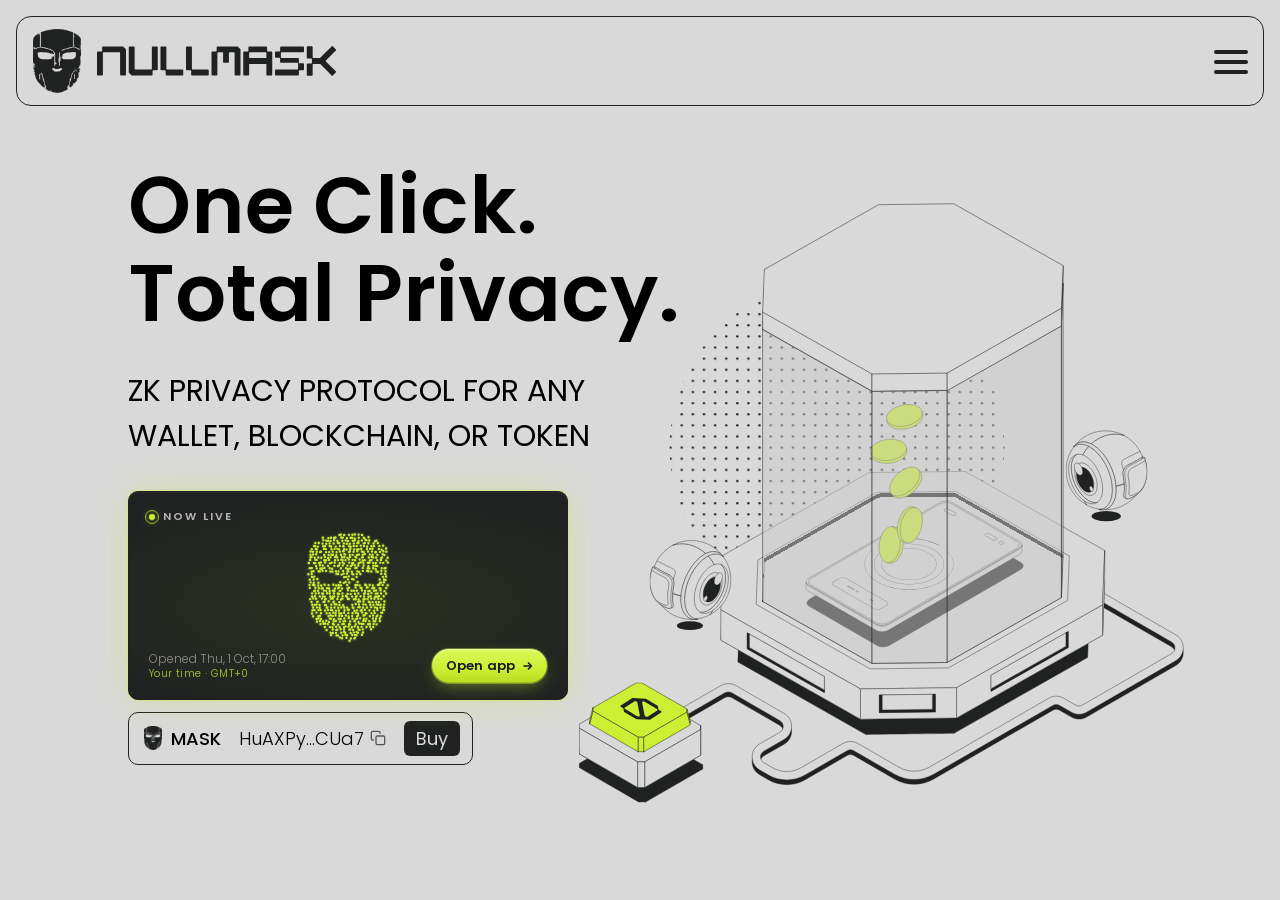
==== index.html @ ab4213eb "first commit" ====
<!DOCTYPE html>
<html lang="en">
  <head>
    <meta charset="utf-8" />
    <link rel="icon" type="image/png" href="/favicon-96x96.png" sizes="96x96" />
    <link rel="shortcut icon" href="/favicon.ico" />
    <link rel="apple-touch-icon" sizes="180x180" href="/apple-touch-icon.png" />
    <link rel="manifest" href="./site.webmanifest" />

    <meta
      name="viewport"
      content="width=device-width, initial-scale=1, maximum-scale=1, user-scalable=no, viewport-fit=cover"
    />

    <style>
      /* Hyperframe-style scroll structure */

      html {
        overflow: hidden;
        height: 100vh;
        width: 100vw;
        height: -webkit-fill-available;
        width: -webkit-fill-available;
        -webkit-overflow-scrolling: touch;
        overscroll-behavior: none;
        overscroll-behavior-y: none;
        overscroll-behavior-x: none;
      }

      body {
        width: 100%;
        height: 100%;
        overflow: hidden;
        -webkit-overflow-scrolling: touch;
        overscroll-behavior: none;
        overscroll-behavior-y: none;
        overscroll-behavior-x: none;
      }

      .body-content {
        width: 100%;
        height: 100%;
        position: relative;
      }

      /* Ensure box-sizing for all elements */
      * {
        box-sizing: border-box;
      }

      @supports (height: 100svh) {
        html {
          height: 100svh;
        }

        body {
          height: 100svh;
        }
      }
    </style>

    <link href="./_app/immutable/assets/utils.CA0nEgx0.css" rel="stylesheet" />
    <link href="./_app/immutable/assets/0.CZrij7as.css" rel="stylesheet" />
    <link href="./_app/immutable/assets/2.CUvCCO9i.css" rel="stylesheet" />
    <title>Make any wallet and any transaction private — in one click.</title>
    <!-- HEAD_svelte-1rtg98s_START -->
    <meta
      name="description"
      content="NullMask is the first private VPN for crypto, enabling invisible and untraceable tokens and stablecoin transactions across any chain and wallet — total privacy for Web3. One click. Total privacy. Any wallet, any transaction."
    />
    <meta property="og:url" content="https://nullmask.io/" />
    <meta
      property="og:title"
      content="Make any wallet and any transaction private — in one click."
    />
    <meta
      property="og:description"
      content="NullMask is the first private VPN for crypto, enabling invisible and untraceable tokens and stablecoin transactions across any chain and wallet — total privacy for Web3. One click. Total privacy. Any wallet, any transaction."
    />
    <meta property="og:image:url" content="/thumbnail.webp" />
    <meta property="twitter:domain" content="nullmask.io" />
    <meta property="twitter:url" content="https://nullmask.io/" />
    <meta property="twitter:card" content="summary_large_image" />
    <meta property="twitter:image" content="/thumbnail.webp" />
    <meta
      property="twitter:title"
      content="Make any wallet and any transaction private — in one click."
    />
    <meta
      property="twitter:description"
      content="NullMask is the first private VPN for crypto, enabling invisible and untraceable tokens and stablecoin transactions across any chain and wallet — total privacy for Web3. One click. Total privacy. Any wallet, any transaction."
    />
    <!-- HEAD_svelte-1rtg98s_END -->
  </head>
  <body data-sveltekit-preload-data="hover">
    <div class="body-content">
      <div
        class="loading-state fixed left-0 top-0 z-[1000000] flex min-h-screen w-full flex-col items-center justify-center gap-4 svelte-1q0w051"
      >
        <div
          class="nullmask-mark transition-colors duration-500 h-20 flex-shrink-0 lg:h-24 svelte-rm02nq bg-light"
          role="img"
          aria-label="NullMask"
        ></div>
        <svg
          width="242"
          height="30"
          viewBox="0 0 242 30"
          fill="none"
          xmlns="http://www.w3.org/2000/svg"
          class="w-[240px] flex-shrink-0 transition-all duration-500 h-auto object-contain"
        >
          <path
            d="M26.0098 0.303589H5.92726C5.51689 0.303589 5.1845 0.635976 5.1845 1.04635V4.74718C5.1845 5.15756 4.85211 5.48994 4.44173 5.48994H0.742765C0.332387 5.48994 0 5.82233 0 6.23271V28.7998C0 29.2101 0.332387 29.5425 0.742765 29.5425H5.1845C5.59488 29.5425 5.92726 29.2101 5.92726 28.7998V6.97547C5.92726 6.5651 6.25965 6.23271 6.67003 6.23271H22.5671C22.9774 6.23271 23.3098 6.5651 23.3098 6.97547V28.7998C23.3098 29.2101 23.6422 29.5425 24.0526 29.5425H28.4869C28.8973 29.5425 29.2297 29.2101 29.2297 28.7998V3.52347C29.2297 3.32664 29.1517 3.13724 29.0124 2.99797L26.5353 0.520848C26.396 0.381579 26.2066 0.303589 26.0098 0.303589Z"
            class="transition-colors duration-500 fill-light"
          ></path>
          <path
            d="M35.2355 29.5425H55.318C55.7284 29.5425 56.0608 29.2101 56.0608 28.7998V25.0989C56.0608 24.6886 56.3932 24.3562 56.8035 24.3562H60.5025C60.9129 24.3562 61.2453 24.0238 61.2453 23.6134V1.04635C61.2453 0.635976 60.9129 0.303589 60.5025 0.303589H56.0608C55.6504 0.303589 55.318 0.635976 55.318 1.04635V22.8706C55.318 23.281 54.9856 23.6134 54.5752 23.6134H38.6782C38.2678 23.6134 37.9355 23.281 37.9355 22.8706V1.04635C37.9355 0.635976 37.6031 0.303589 37.1927 0.303589H32.7584C32.348 0.303589 32.0156 0.635976 32.0156 1.04635V26.3226C32.0156 26.5195 32.0936 26.7089 32.2329 26.8482L34.71 29.3253C34.8493 29.4645 35.0387 29.5425 35.2355 29.5425Z"
            class="transition-colors duration-500 fill-light"
          ></path>
          <path
            d="M69.9604 22.8948V1.04635C69.9604 0.635976 69.628 0.303589 69.2176 0.303589H64.774C64.3636 0.303589 64.0312 0.635976 64.0312 1.04635V23.6375C64.0312 24.0479 64.3636 24.3803 64.774 24.3803H68.4748C68.8852 24.3803 69.2176 24.7127 69.2176 25.1231V28.7998C69.2176 29.2101 69.55 29.5425 69.9604 29.5425H86.2214C86.6317 29.5425 86.9641 29.2101 86.9641 28.7998V24.3803C86.9641 23.9699 86.6317 23.6375 86.2214 23.6375H70.7031C70.2928 23.6375 69.9604 23.3052 69.9604 22.8948Z"
            class="transition-colors duration-500 fill-light"
          ></path>
          <path
            d="M95.6791 22.8948V1.04635C95.6791 0.635976 95.3467 0.303589 94.9364 0.303589H90.4928C90.0824 0.303589 89.75 0.635976 89.75 1.04635V23.6375C89.75 24.0479 90.0824 24.3803 90.4928 24.3803H94.1936C94.604 24.3803 94.9364 24.7127 94.9364 25.1231V28.7998C94.9364 29.2101 95.2687 29.5425 95.6791 29.5425H111.94C112.35 29.5425 112.683 29.2101 112.683 28.7998V24.3803C112.683 23.9699 112.35 23.6375 111.94 23.6375H96.4219C96.0115 23.6375 95.6791 23.3052 95.6791 22.8948Z"
            class="transition-colors duration-500 fill-light"
          ></path>
          <path
            d="M141.475 0.303589H121.392C120.982 0.303589 120.649 0.635976 120.649 1.04635V4.74718C120.649 5.15756 120.317 5.48994 119.907 5.48994H116.208C115.797 5.48994 115.465 5.82233 115.465 6.23271V28.7998C115.465 29.2101 115.797 29.5425 116.208 29.5425H120.649C121.06 29.5425 121.392 29.2101 121.392 28.7998V6.97547C121.392 6.5651 121.725 6.23271 122.135 6.23271H126.383C126.794 6.23271 127.126 6.5651 127.126 6.97547V16.1245C127.126 16.5349 127.459 16.8672 127.869 16.8672H132.288C132.699 16.8672 133.031 16.5349 133.031 16.1245V6.97547C133.031 6.5651 133.364 6.23271 133.774 6.23271H138.032C138.442 6.23271 138.775 6.5651 138.775 6.97547V28.7998C138.775 29.2101 139.107 29.5425 139.517 29.5425H143.952C144.362 29.5425 144.695 29.2101 144.695 28.7998V3.52347C144.695 3.32664 144.617 3.13724 144.477 2.99797L142 0.520848C141.861 0.381579 141.671 0.303589 141.475 0.303589Z"
            class="transition-colors duration-500 fill-light"
          ></path>
          <path
            d="M175.967 5.48994H172.268C171.858 5.48994 171.526 5.15756 171.526 4.74718V1.04635C171.526 0.637833 171.193 0.303589 170.783 0.303589H153.408C152.997 0.303589 152.665 0.637833 152.665 1.04635V4.74718C152.665 5.15756 152.333 5.48994 151.922 5.48994H148.223C147.813 5.48994 147.48 5.82419 147.48 6.23271V28.7998C147.48 29.2101 147.813 29.5425 148.223 29.5425H152.665C152.689 29.5425 152.711 29.5407 152.734 29.5388C153.112 29.5054 153.408 29.1879 153.408 28.7998V17.9183H170.783V28.7998C170.783 29.1879 171.078 29.5054 171.457 29.5388C171.483 29.5407 171.507 29.5425 171.533 29.5425H175.967C176.378 29.5425 176.71 29.2101 176.71 28.7998V6.23271C176.71 5.82419 176.378 5.48994 175.967 5.48994ZM153.408 11.9891V6.97547C153.408 6.64123 153.631 6.35712 153.937 6.26242C153.937 6.26242 153.937 6.26428 153.939 6.26242C153.982 6.24942 154.028 6.24014 154.074 6.23642C154.1 6.23457 154.124 6.23271 154.15 6.23271H170.048C170.07 6.23271 170.094 6.23457 170.116 6.23642C170.163 6.24014 170.209 6.24942 170.252 6.26242C170.254 6.26056 170.254 6.26242 170.254 6.26242C170.56 6.35712 170.783 6.64123 170.783 6.97547V11.9891H153.408Z"
            class="transition-colors duration-500 fill-light"
          ></path>
          <path
            d="M185.425 6.97362V11.2854C185.425 11.6957 185.758 12.0281 186.168 12.0281H202.808C203.218 12.0281 203.551 12.3605 203.551 12.7709V16.4457C203.551 16.8561 203.883 17.1885 204.293 17.1885H207.985C208.395 17.1885 208.728 17.5209 208.728 17.9313V23.6394C208.728 24.0498 208.395 24.3822 207.985 24.3822H204.293C203.883 24.3822 203.551 24.7146 203.551 25.1249V28.7998C203.551 29.2101 203.218 29.5425 202.808 29.5425H180.239C179.828 29.5425 179.496 29.2101 179.496 28.7998V24.3822C179.496 23.9718 179.828 23.6394 180.239 23.6394H202.065C202.475 23.6394 202.808 23.307 202.808 22.8966V17.61C202.808 17.1996 202.475 16.8672 202.065 16.8672H185.416C185.006 16.8672 184.673 16.5349 184.673 16.1245V12.4497C184.673 12.0393 184.341 11.7069 183.93 11.7069H180.239C179.828 11.7069 179.496 11.3745 179.496 10.9641V6.23085C179.496 5.82048 179.828 5.48809 180.239 5.48809H183.94C184.35 5.48809 184.682 5.1557 184.682 4.74532V1.04635C184.682 0.635976 185.015 0.303589 185.425 0.303589H207.985C208.395 0.303589 208.728 0.635976 208.728 1.04635V5.48809C208.728 5.89847 208.395 6.23085 207.985 6.23085H186.168C185.758 6.23085 185.425 6.56324 185.425 6.97362Z"
            class="transition-colors duration-500 fill-light"
          ></path>
          <path
            d="M240.808 25.4341C241.098 25.7238 241.098 26.1936 240.808 26.4851L237.722 29.5713L237.664 29.6289C237.375 29.9186 236.903 29.9186 236.613 29.6289L236.558 29.5732L234.823 27.8388L230.655 23.6701L229.091 22.1065L226.127 19.1411L225.117 18.1309C224.978 17.9916 224.789 17.9136 224.592 17.9136H218.184C217.773 17.9136 217.441 18.246 217.441 18.6564V29.0607C217.441 29.4711 217.108 29.8034 216.698 29.8034H212.254C211.844 29.8034 211.512 29.4711 211.512 29.0607V18.285C211.512 17.8746 211.844 17.5422 212.254 17.5422H215.955C216.366 17.5422 216.698 17.2099 216.698 16.7995V13.0987C216.698 12.6883 216.366 12.3559 215.955 12.3559H212.254C211.844 12.3559 211.512 12.0235 211.512 11.6131V0.83561C211.512 0.425233 211.844 0.0928456 212.254 0.0928456H216.698C217.108 0.0928456 217.441 0.425233 217.441 0.83561V11.2399C217.441 11.6503 217.773 11.9827 218.184 11.9827H224.594C224.79 11.9827 224.98 11.9047 225.119 11.7654L226.129 10.7552L229.091 7.79532L236.554 0.332387L236.669 0.217259C236.959 -0.0724196 237.429 -0.0724196 237.718 0.217259L237.833 0.332387L240.743 3.24403L240.858 3.35915C241.148 3.64883 241.148 4.11863 240.858 4.41017L234.823 10.4451L233.284 11.9827L230.846 14.4208C230.556 14.7105 230.556 15.1803 230.846 15.4718L233.284 17.9118L240.806 25.4341H240.808Z"
            class="transition-colors duration-500 fill-light"
          ></path>
        </svg>
      </div>
      <header
        class="fixed top-0 z-[10001] px-4 pt-4"
        style="
          height: 80px;
          max-width: 1440px;
          left: 50%;
          transform: translateX(-50%);
          width: 100%;
        "
        data-theme="light"
      >
        <div
          class="flex h-full justify-between rounded-t-[15px] border transition-all duration-500 rounded-b-[15px] bg-light border-dark"
        >
          <div class="items-cetner flex h-full flex-shrink-0 gap-2 md:gap-4">
            <a href="/" class="block flex items-center"
              ><div
                class="nullmask-mark transition-colors duration-500 ml-2 h-12 flex-shrink-0 md:ml-4 md:h-16 svelte-rm02nq bg-dark"
                role="img"
                aria-label="NullMask"
              ></div
            ></a>
            <svg
              width="242"
              height="30"
              viewBox="0 0 242 30"
              fill="none"
              xmlns="http://www.w3.org/2000/svg"
              class="md:w-[240px] w-[160px] flex-shrink-0 transition-colors duration-500 h-auto object-contain"
            >
              <path
                d="M26.0098 0.303589H5.92726C5.51689 0.303589 5.1845 0.635976 5.1845 1.04635V4.74718C5.1845 5.15756 4.85211 5.48994 4.44173 5.48994H0.742765C0.332387 5.48994 0 5.82233 0 6.23271V28.7998C0 29.2101 0.332387 29.5425 0.742765 29.5425H5.1845C5.59488 29.5425 5.92726 29.2101 5.92726 28.7998V6.97547C5.92726 6.5651 6.25965 6.23271 6.67003 6.23271H22.5671C22.9774 6.23271 23.3098 6.5651 23.3098 6.97547V28.7998C23.3098 29.2101 23.6422 29.5425 24.0526 29.5425H28.4869C28.8973 29.5425 29.2297 29.2101 29.2297 28.7998V3.52347C29.2297 3.32664 29.1517 3.13724 29.0124 2.99797L26.5353 0.520848C26.396 0.381579 26.2066 0.303589 26.0098 0.303589Z"
                class="transition-colors duration-500 fill-dark"
              ></path>
              <path
                d="M35.2355 29.5425H55.318C55.7284 29.5425 56.0608 29.2101 56.0608 28.7998V25.0989C56.0608 24.6886 56.3932 24.3562 56.8035 24.3562H60.5025C60.9129 24.3562 61.2453 24.0238 61.2453 23.6134V1.04635C61.2453 0.635976 60.9129 0.303589 60.5025 0.303589H56.0608C55.6504 0.303589 55.318 0.635976 55.318 1.04635V22.8706C55.318 23.281 54.9856 23.6134 54.5752 23.6134H38.6782C38.2678 23.6134 37.9355 23.281 37.9355 22.8706V1.04635C37.9355 0.635976 37.6031 0.303589 37.1927 0.303589H32.7584C32.348 0.303589 32.0156 0.635976 32.0156 1.04635V26.3226C32.0156 26.5195 32.0936 26.7089 32.2329 26.8482L34.71 29.3253C34.8493 29.4645 35.0387 29.5425 35.2355 29.5425Z"
                class="transition-colors duration-500 fill-dark"
              ></path>
              <path
                d="M69.9604 22.8948V1.04635C69.9604 0.635976 69.628 0.303589 69.2176 0.303589H64.774C64.3636 0.303589 64.0312 0.635976 64.0312 1.04635V23.6375C64.0312 24.0479 64.3636 24.3803 64.774 24.3803H68.4748C68.8852 24.3803 69.2176 24.7127 69.2176 25.1231V28.7998C69.2176 29.2101 69.55 29.5425 69.9604 29.5425H86.2214C86.6317 29.5425 86.9641 29.2101 86.9641 28.7998V24.3803C86.9641 23.9699 86.6317 23.6375 86.2214 23.6375H70.7031C70.2928 23.6375 69.9604 23.3052 69.9604 22.8948Z"
                class="transition-colors duration-500 fill-dark"
              ></path>
              <path
                d="M95.6791 22.8948V1.04635C95.6791 0.635976 95.3467 0.303589 94.9364 0.303589H90.4928C90.0824 0.303589 89.75 0.635976 89.75 1.04635V23.6375C89.75 24.0479 90.0824 24.3803 90.4928 24.3803H94.1936C94.604 24.3803 94.9364 24.7127 94.9364 25.1231V28.7998C94.9364 29.2101 95.2687 29.5425 95.6791 29.5425H111.94C112.35 29.5425 112.683 29.2101 112.683 28.7998V24.3803C112.683 23.9699 112.35 23.6375 111.94 23.6375H96.4219C96.0115 23.6375 95.6791 23.3052 95.6791 22.8948Z"
                class="transition-colors duration-500 fill-dark"
              ></path>
              <path
                d="M141.475 0.303589H121.392C120.982 0.303589 120.649 0.635976 120.649 1.04635V4.74718C120.649 5.15756 120.317 5.48994 119.907 5.48994H116.208C115.797 5.48994 115.465 5.82233 115.465 6.23271V28.7998C115.465 29.2101 115.797 29.5425 116.208 29.5425H120.649C121.06 29.5425 121.392 29.2101 121.392 28.7998V6.97547C121.392 6.5651 121.725 6.23271 122.135 6.23271H126.383C126.794 6.23271 127.126 6.5651 127.126 6.97547V16.1245C127.126 16.5349 127.459 16.8672 127.869 16.8672H132.288C132.699 16.8672 133.031 16.5349 133.031 16.1245V6.97547C133.031 6.5651 133.364 6.23271 133.774 6.23271H138.032C138.442 6.23271 138.775 6.5651 138.775 6.97547V28.7998C138.775 29.2101 139.107 29.5425 139.517 29.5425H143.952C144.362 29.5425 144.695 29.2101 144.695 28.7998V3.52347C144.695 3.32664 144.617 3.13724 144.477 2.99797L142 0.520848C141.861 0.381579 141.671 0.303589 141.475 0.303589Z"
                class="transition-colors duration-500 fill-dark"
              ></path>
              <path
                d="M175.967 5.48994H172.268C171.858 5.48994 171.526 5.15756 171.526 4.74718V1.04635C171.526 0.637833 171.193 0.303589 170.783 0.303589H153.408C152.997 0.303589 152.665 0.637833 152.665 1.04635V4.74718C152.665 5.15756 152.333 5.48994 151.922 5.48994H148.223C147.813 5.48994 147.48 5.82419 147.48 6.23271V28.7998C147.48 29.2101 147.813 29.5425 148.223 29.5425H152.665C152.689 29.5425 152.711 29.5407 152.734 29.5388C153.112 29.5054 153.408 29.1879 153.408 28.7998V17.9183H170.783V28.7998C170.783 29.1879 171.078 29.5054 171.457 29.5388C171.483 29.5407 171.507 29.5425 171.533 29.5425H175.967C176.378 29.5425 176.71 29.2101 176.71 28.7998V6.23271C176.71 5.82419 176.378 5.48994 175.967 5.48994ZM153.408 11.9891V6.97547C153.408 6.64123 153.631 6.35712 153.937 6.26242C153.937 6.26242 153.937 6.26428 153.939 6.26242C153.982 6.24942 154.028 6.24014 154.074 6.23642C154.1 6.23457 154.124 6.23271 154.15 6.23271H170.048C170.07 6.23271 170.094 6.23457 170.116 6.23642C170.163 6.24014 170.209 6.24942 170.252 6.26242C170.254 6.26056 170.254 6.26242 170.254 6.26242C170.56 6.35712 170.783 6.64123 170.783 6.97547V11.9891H153.408Z"
                class="transition-colors duration-500 fill-dark"
              ></path>
              <path
                d="M185.425 6.97362V11.2854C185.425 11.6957 185.758 12.0281 186.168 12.0281H202.808C203.218 12.0281 203.551 12.3605 203.551 12.7709V16.4457C203.551 16.8561 203.883 17.1885 204.293 17.1885H207.985C208.395 17.1885 208.728 17.5209 208.728 17.9313V23.6394C208.728 24.0498 208.395 24.3822 207.985 24.3822H204.293C203.883 24.3822 203.551 24.7146 203.551 25.1249V28.7998C203.551 29.2101 203.218 29.5425 202.808 29.5425H180.239C179.828 29.5425 179.496 29.2101 179.496 28.7998V24.3822C179.496 23.9718 179.828 23.6394 180.239 23.6394H202.065C202.475 23.6394 202.808 23.307 202.808 22.8966V17.61C202.808 17.1996 202.475 16.8672 202.065 16.8672H185.416C185.006 16.8672 184.673 16.5349 184.673 16.1245V12.4497C184.673 12.0393 184.341 11.7069 183.93 11.7069H180.239C179.828 11.7069 179.496 11.3745 179.496 10.9641V6.23085C179.496 5.82048 179.828 5.48809 180.239 5.48809H183.94C184.35 5.48809 184.682 5.1557 184.682 4.74532V1.04635C184.682 0.635976 185.015 0.303589 185.425 0.303589H207.985C208.395 0.303589 208.728 0.635976 208.728 1.04635V5.48809C208.728 5.89847 208.395 6.23085 207.985 6.23085H186.168C185.758 6.23085 185.425 6.56324 185.425 6.97362Z"
                class="transition-colors duration-500 fill-dark"
              ></path>
              <path
                d="M240.808 25.4341C241.098 25.7238 241.098 26.1936 240.808 26.4851L237.722 29.5713L237.664 29.6289C237.375 29.9186 236.903 29.9186 236.613 29.6289L236.558 29.5732L234.823 27.8388L230.655 23.6701L229.091 22.1065L226.127 19.1411L225.117 18.1309C224.978 17.9916 224.789 17.9136 224.592 17.9136H218.184C217.773 17.9136 217.441 18.246 217.441 18.6564V29.0607C217.441 29.4711 217.108 29.8034 216.698 29.8034H212.254C211.844 29.8034 211.512 29.4711 211.512 29.0607V18.285C211.512 17.8746 211.844 17.5422 212.254 17.5422H215.955C216.366 17.5422 216.698 17.2099 216.698 16.7995V13.0987C216.698 12.6883 216.366 12.3559 215.955 12.3559H212.254C211.844 12.3559 211.512 12.0235 211.512 11.6131V0.83561C211.512 0.425233 211.844 0.0928456 212.254 0.0928456H216.698C217.108 0.0928456 217.441 0.425233 217.441 0.83561V11.2399C217.441 11.6503 217.773 11.9827 218.184 11.9827H224.594C224.79 11.9827 224.98 11.9047 225.119 11.7654L226.129 10.7552L229.091 7.79532L236.554 0.332387L236.669 0.217259C236.959 -0.0724196 237.429 -0.0724196 237.718 0.217259L237.833 0.332387L240.743 3.24403L240.858 3.35915C241.148 3.64883 241.148 4.11863 240.858 4.41017L234.823 10.4451L233.284 11.9827L230.846 14.4208C230.556 14.7105 230.556 15.1803 230.846 15.4718L233.284 17.9118L240.806 25.4341H240.808Z"
                class="transition-colors duration-500 fill-dark"
              ></path>
            </svg>
          </div>
          <button
            class="border-l flex items-center justify-center transition-colors duration-500 border-light"
            aria-label="Open menu"
          >
            <svg
              width="65"
              height="63"
              viewBox="0 0 65 63"
              fill="none"
              xmlns="http://www.w3.org/2000/svg"
            >
              <path
                d="M18 22 L48 22"
                class="stroke-line transition-colors duration-500 stroke-dark"
                stroke-width="4"
                stroke-linecap="round"
              ></path>
              <path
                d="M18 32 L48 32"
                class="stroke-line transition-colors duration-500 stroke-dark"
                stroke-width="4"
                stroke-linecap="round"
              ></path>
              <path
                d="M18 42 L48 42"
                class="stroke-line transition-colors duration-500 stroke-dark"
                stroke-width="4"
                stroke-linecap="round"
              ></path>
            </svg>
          </button>
        </div>
      </header>

      <script>
        {
          __sveltekit_13xc8xg = {
            base: new URL(".", location).pathname.slice(0, -1),
          };

          const element = document.currentScript.parentElement;

          Promise.all([
            import("./_app/immutable/entry/start.876ChYll.js"),
            import("./_app/immutable/entry/app.BYB-168c.js"),
          ]).then(([kit, app]) => {
            kit.start(app, element, {
              node_ids: [0, 2],
              data: [{ type: "data", data: null, uses: { url: 1 } }, null],
              form: null,
              error: null,
            });
          });
        }
      </script>
    </div>
  </body>
</html>
---- _app/immutable/assets/utils.CA0nEgx0.css ----
.nullmask-mark.svelte-rm02nq {
  aspect-ratio: 300 / 401;
  -webkit-mask-image: url(../../../nullmask-mask.png);
  mask-image: url(../../../nullmask-mask.png);
  -webkit-mask-size: contain;
  mask-size: contain;
  -webkit-mask-repeat: no-repeat;
  mask-repeat: no-repeat;
  -webkit-mask-position: center;
  mask-position: center;
}
---- _app/immutable/assets/0.CZrij7as.css ----
*,
:before,
:after {
  --tw-border-spacing-x: 0;
  --tw-border-spacing-y: 0;
  --tw-translate-x: 0;
  --tw-translate-y: 0;
  --tw-rotate: 0;
  --tw-skew-x: 0;
  --tw-skew-y: 0;
  --tw-scale-x: 1;
  --tw-scale-y: 1;
  --tw-pan-x: ;
  --tw-pan-y: ;
  --tw-pinch-zoom: ;
  --tw-scroll-snap-strictness: proximity;
  --tw-gradient-from-position: ;
  --tw-gradient-via-position: ;
  --tw-gradient-to-position: ;
  --tw-ordinal: ;
  --tw-slashed-zero: ;
  --tw-numeric-figure: ;
  --tw-numeric-spacing: ;
  --tw-numeric-fraction: ;
  --tw-ring-inset: ;
  --tw-ring-offset-width: 0px;
  --tw-ring-offset-color: #fff;
  --tw-ring-color: rgb(59 130 246 / 0.5);
  --tw-ring-offset-shadow: 0 0 #0000;
  --tw-ring-shadow: 0 0 #0000;
  --tw-shadow: 0 0 #0000;
  --tw-shadow-colored: 0 0 #0000;
  --tw-blur: ;
  --tw-brightness: ;
  --tw-contrast: ;
  --tw-grayscale: ;
  --tw-hue-rotate: ;
  --tw-invert: ;
  --tw-saturate: ;
  --tw-sepia: ;
  --tw-drop-shadow: ;
  --tw-backdrop-blur: ;
  --tw-backdrop-brightness: ;
  --tw-backdrop-contrast: ;
  --tw-backdrop-grayscale: ;
  --tw-backdrop-hue-rotate: ;
  --tw-backdrop-invert: ;
  --tw-backdrop-opacity: ;
  --tw-backdrop-saturate: ;
  --tw-backdrop-sepia: ;
  --tw-contain-size: ;
  --tw-contain-layout: ;
  --tw-contain-paint: ;
  --tw-contain-style: ;
}
::backdrop {
  --tw-border-spacing-x: 0;
  --tw-border-spacing-y: 0;
  --tw-translate-x: 0;
  --tw-translate-y: 0;
  --tw-rotate: 0;
  --tw-skew-x: 0;
  --tw-skew-y: 0;
  --tw-scale-x: 1;
  --tw-scale-y: 1;
  --tw-pan-x: ;
  --tw-pan-y: ;
  --tw-pinch-zoom: ;
  --tw-scroll-snap-strictness: proximity;
  --tw-gradient-from-position: ;
  --tw-gradient-via-position: ;
  --tw-gradient-to-position: ;
  --tw-ordinal: ;
  --tw-slashed-zero: ;
  --tw-numeric-figure: ;
  --tw-numeric-spacing: ;
  --tw-numeric-fraction: ;
  --tw-ring-inset: ;
  --tw-ring-offset-width: 0px;
  --tw-ring-offset-color: #fff;
  --tw-ring-color: rgb(59 130 246 / 0.5);
  --tw-ring-offset-shadow: 0 0 #0000;
  --tw-ring-shadow: 0 0 #0000;
  --tw-shadow: 0 0 #0000;
  --tw-shadow-colored: 0 0 #0000;
  --tw-blur: ;
  --tw-brightness: ;
  --tw-contrast: ;
  --tw-grayscale: ;
  --tw-hue-rotate: ;
  --tw-invert: ;
  --tw-saturate: ;
  --tw-sepia: ;
  --tw-drop-shadow: ;
  --tw-backdrop-blur: ;
  --tw-backdrop-brightness: ;
  --tw-backdrop-contrast: ;
  --tw-backdrop-grayscale: ;
  --tw-backdrop-hue-rotate: ;
  --tw-backdrop-invert: ;
  --tw-backdrop-opacity: ;
  --tw-backdrop-saturate: ;
  --tw-backdrop-sepia: ;
  --tw-contain-size: ;
  --tw-contain-layout: ;
  --tw-contain-paint: ;
  --tw-contain-style: ;
}
*,
:before,
:after {
  box-sizing: border-box;
  border-width: 0;
  border-style: solid;
  border-color: #e5e7eb;
}
:before,
:after {
  --tw-content: "";
}
html,
:host {
  line-height: 1.5;
  -webkit-text-size-adjust: 100%;
  -moz-tab-size: 4;
  -o-tab-size: 4;
  tab-size: 4;
  font-family: ui-sans-serif, system-ui, sans-serif, "Apple Color Emoji",
    "Segoe UI Emoji", Segoe UI Symbol, "Noto Color Emoji";
  font-feature-settings: normal;
  font-variation-settings: normal;
  -webkit-tap-highlight-color: transparent;
}
body {
  margin: 0;
  line-height: inherit;
}
hr {
  height: 0;
  color: inherit;
  border-top-width: 1px;
}
abbr:where([title]) {
  -webkit-text-decoration: underline dotted;
  text-decoration: underline dotted;
}
h1,
h2,
h3,
h4,
h5,
h6 {
  font-size: inherit;
  font-weight: inherit;
}
a {
  color: inherit;
  text-decoration: inherit;
}
b,
strong {
  font-weight: bolder;
}
code,
kbd,
samp,
pre {
  font-family: ui-monospace, SFMono-Regular, Menlo, Monaco, Consolas,
    Liberation Mono, Courier New, monospace;
  font-feature-settings: normal;
  font-variation-settings: normal;
  font-size: 1em;
}
small {
  font-size: 80%;
}
sub,
sup {
  font-size: 75%;
  line-height: 0;
  position: relative;
  vertical-align: baseline;
}
sub {
  bottom: -0.25em;
}
sup {
  top: -0.5em;
}
table {
  text-indent: 0;
  border-color: inherit;
  border-collapse: collapse;
}
button,
input,
optgroup,
select,
textarea {
  font-family: inherit;
  font-feature-settings: inherit;
  font-variation-settings: inherit;
  font-size: 100%;
  font-weight: inherit;
  line-height: inherit;
  letter-spacing: inherit;
  color: inherit;
  margin: 0;
  padding: 0;
}
button,
select {
  text-transform: none;
}
button,
input:where([type="button"]),
input:where([type="reset"]),
input:where([type="submit"]) {
  -webkit-appearance: button;
  background-color: transparent;
  background-image: none;
}
:-moz-focusring {
  outline: auto;
}
:-moz-ui-invalid {
  box-shadow: none;
}
progress {
  vertical-align: baseline;
}
::-webkit-inner-spin-button,
::-webkit-outer-spin-button {
  height: auto;
}
[type="search"] {
  -webkit-appearance: textfield;
  outline-offset: -2px;
}
::-webkit-search-decoration {
  -webkit-appearance: none;
}
::-webkit-file-upload-button {
  -webkit-appearance: button;
  font: inherit;
}
summary {
  display: list-item;
}
blockquote,
dl,
dd,
h1,
h2,
h3,
h4,
h5,
h6,
hr,
figure,
p,
pre {
  margin: 0;
}
fieldset {
  margin: 0;
  padding: 0;
}
legend {
  padding: 0;
}
ol,
ul,
menu {
  list-style: none;
  margin: 0;
  padding: 0;
}
dialog {
  padding: 0;
}
textarea {
  resize: vertical;
}
input::-moz-placeholder,
textarea::-moz-placeholder {
  opacity: 1;
  color: #9ca3af;
}
input::placeholder,
textarea::placeholder {
  opacity: 1;
  color: #9ca3af;
}
button,
[role="button"] {
  cursor: pointer;
}
:disabled {
  cursor: default;
}
img,
svg,
video,
canvas,
audio,
iframe,
embed,
object {
  display: block;
  vertical-align: middle;
}
img,
video {
  max-width: 100%;
  height: auto;
}
[hidden]:where(:not([hidden="until-found"])) {
  display: none;
}
.container {
  width: 100%;
}
@media (min-width: 400px) {
  .container {
    max-width: 400px;
  }
}
@media (min-width: 550px) {
  .container {
    max-width: 550px;
  }
}
@media (min-width: 640px) {
  .container {
    max-width: 640px;
  }
}
@media (min-width: 768px) {
  .container {
    max-width: 768px;
  }
}
@media (min-width: 1024px) {
  .container {
    max-width: 1024px;
  }
}
@media (min-width: 1280px) {
  .container {
    max-width: 1280px;
  }
}
@media (min-width: 1536px) {
  .container {
    max-width: 1536px;
  }
}
.sr-only {
  position: absolute;
  width: 1px;
  height: 1px;
  padding: 0;
  margin: -1px;
  overflow: hidden;
  clip: rect(0, 0, 0, 0);
  white-space: nowrap;
  border-width: 0;
}
.visible {
  visibility: visible;
}
.invisible {
  visibility: hidden;
}
.fixed {
  position: fixed;
}
.absolute {
  position: absolute;
}
.relative {
  position: relative;
}
.inset-0 {
  top: 0;
  right: 0;
  bottom: 0;
  left: 0;
}
.bottom-0 {
  bottom: 0;
}
.left-0 {
  left: 0;
}
.left-1\/2 {
  left: 50%;
}
.top-0 {
  top: 0;
}
.top-1\/2 {
  top: 50%;
}
.z-10 {
  z-index: 10;
}
.z-\[1000000\] {
  z-index: 1000000;
}
.z-\[10000\] {
  z-index: 10000;
}
.z-\[10001\] {
  z-index: 10001;
}
.z-\[1\] {
  z-index: 1;
}
.z-\[999999\] {
  z-index: 999999;
}
.order-1 {
  order: 1;
}
.mx-4 {
  margin-left: 1rem;
  margin-right: 1rem;
}
.mx-auto {
  margin-left: auto;
  margin-right: auto;
}
.my-8 {
  margin-top: 2rem;
  margin-bottom: 2rem;
}
.-mb-10 {
  margin-bottom: -2.5rem;
}
.-mt-24 {
  margin-top: -6rem;
}
.mb-14 {
  margin-bottom: 3.5rem;
}
.mb-2 {
  margin-bottom: 0.5rem;
}
.mb-4 {
  margin-bottom: 1rem;
}
.mb-6 {
  margin-bottom: 1.5rem;
}
.mb-8 {
  margin-bottom: 2rem;
}
.ml-2 {
  margin-left: 0.5rem;
}
.ml-4 {
  margin-left: 1rem;
}
.ml-auto {
  margin-left: auto;
}
.mt-10 {
  margin-top: 2.5rem;
}
.mt-14 {
  margin-top: 3.5rem;
}
.mt-2 {
  margin-top: 0.5rem;
}
.mt-4 {
  margin-top: 1rem;
}
.mt-5 {
  margin-top: 1.25rem;
}
.mt-8 {
  margin-top: 2rem;
}
.mt-auto {
  margin-top: auto;
}
.block {
  display: block;
}
.inline {
  display: inline;
}
.flex {
  display: flex;
}
.grid {
  display: grid;
}
.hidden {
  display: none;
}
.aspect-\[263\/187\] {
  aspect-ratio: 263/187;
}
.aspect-\[444\/495\] {
  aspect-ratio: 444/495;
}
.aspect-square {
  aspect-ratio: 1 / 1;
}
.h-1 {
  height: 0.25rem;
}
.h-12 {
  height: 3rem;
}
.h-14 {
  height: 3.5rem;
}
.h-20 {
  height: 5rem;
}
.h-4 {
  height: 1rem;
}
.h-5 {
  height: 1.25rem;
}
.h-6 {
  height: 1.5rem;
}
.h-auto {
  height: auto;
}
.h-full {
  height: 100%;
}
.h-screen {
  height: 100vh;
}
.max-h-\[216px\] {
  max-height: 216px;
}
.max-h-\[40\%\] {
  max-height: 40%;
}
.max-h-\[500px\] {
  max-height: 500px;
}
.min-h-\[600px\] {
  min-height: 600px;
}
.min-h-\[650px\] {
  min-height: 650px;
}
.min-h-screen {
  min-height: 100vh;
}
.w-20 {
  width: 5rem;
}
.w-4 {
  width: 1rem;
}
.w-5 {
  width: 1.25rem;
}
.w-6 {
  width: 1.5rem;
}
.w-\[160px\] {
  width: 160px;
}
.w-\[240px\] {
  width: 240px;
}
.w-\[250px\] {
  width: 250px;
}
.w-\[263px\] {
  width: 263px;
}
.w-\[605px\] {
  width: 605px;
}
.w-\[91px\] {
  width: 91px;
}
.w-auto {
  width: auto;
}
.w-fit {
  width: -moz-fit-content;
  width: fit-content;
}
.w-full {
  width: 100%;
}
.max-w-\[1440px\] {
  max-width: 1440px;
}
.max-w-\[370px\] {
  max-width: 370px;
}
.max-w-\[400px\] {
  max-width: 400px;
}
.max-w-\[500px\] {
  max-width: 500px;
}
.max-w-\[550px\] {
  max-width: 550px;
}
.max-w-full {
  max-width: 100%;
}
.flex-shrink {
  flex-shrink: 1;
}
.flex-shrink-0 {
  flex-shrink: 0;
}
.flex-grow {
  flex-grow: 1;
}
.-translate-x-1\/2 {
  --tw-translate-x: -50%;
  transform: translate(var(--tw-translate-x), var(--tw-translate-y))
    rotate(var(--tw-rotate)) skew(var(--tw-skew-x)) skewY(var(--tw-skew-y))
    scaleX(var(--tw-scale-x)) scaleY(var(--tw-scale-y));
}
.-translate-y-1\/2 {
  --tw-translate-y: -50%;
  transform: translate(var(--tw-translate-x), var(--tw-translate-y))
    rotate(var(--tw-rotate)) skew(var(--tw-skew-x)) skewY(var(--tw-skew-y))
    scaleX(var(--tw-scale-x)) scaleY(var(--tw-scale-y));
}
.transform {
  transform: translate(var(--tw-translate-x), var(--tw-translate-y))
    rotate(var(--tw-rotate)) skew(var(--tw-skew-x)) skewY(var(--tw-skew-y))
    scaleX(var(--tw-scale-x)) scaleY(var(--tw-scale-y));
}
.cursor-default {
  cursor: default;
}
.touch-pan-y {
  --tw-pan-y: pan-y;
  touch-action: var(--tw-pan-x) var(--tw-pan-y) var(--tw-pinch-zoom);
}
.select-none {
  -webkit-user-select: none;
  -moz-user-select: none;
  user-select: none;
}
.resize {
  resize: both;
}
.flex-col {
  flex-direction: column;
}
.flex-wrap {
  flex-wrap: wrap;
}
.items-center {
  align-items: center;
}
.justify-center {
  justify-content: center;
}
.justify-between {
  justify-content: space-between;
}
.gap-1\.5 {
  gap: 0.375rem;
}
.gap-2 {
  gap: 0.5rem;
}
.gap-3 {
  gap: 0.75rem;
}
.gap-4 {
  gap: 1rem;
}
.gap-6 {
  gap: 1.5rem;
}
.overflow-hidden {
  overflow: hidden;
}
.overflow-visible {
  overflow: visible;
}
.overflow-x-auto {
  overflow-x: auto;
}
.overflow-y-scroll {
  overflow-y: scroll;
}
.rounded-\[10px\] {
  border-radius: 10px;
}
.rounded-\[20px\] {
  border-radius: 20px;
}
.rounded-\[6px\] {
  border-radius: 6px;
}
.rounded-b-\[15px\] {
  border-bottom-right-radius: 15px;
  border-bottom-left-radius: 15px;
}
.rounded-t-\[15px\] {
  border-top-left-radius: 15px;
  border-top-right-radius: 15px;
}
.border {
  border-width: 1px;
}
.border-x {
  border-left-width: 1px;
  border-right-width: 1px;
}
.border-b {
  border-bottom-width: 1px;
}
.border-l {
  border-left-width: 1px;
}
.border-dark {
  border-color: var(--primary-dark);
}
.border-light {
  border-color: var(--primary-light);
}
.bg-dark {
  background-color: var(--primary-dark);
}
.bg-light {
  background-color: var(--primary-light);
}
.bg-transparent {
  background-color: transparent;
}
.fill-dark {
  fill: var(--primary-dark);
}
.fill-light {
  fill: var(--primary-light);
}
.stroke-dark {
  stroke: var(--primary-dark);
}
.stroke-light {
  stroke: var(--primary-light);
}
.object-contain {
  -o-object-fit: contain;
  object-fit: contain;
}
.object-cover {
  -o-object-fit: cover;
  object-fit: cover;
}
.p-4 {
  padding: 1rem;
}
.px-1\.5 {
  padding-left: 0.375rem;
  padding-right: 0.375rem;
}
.px-2 {
  padding-left: 0.5rem;
  padding-right: 0.5rem;
}
.px-3 {
  padding-left: 0.75rem;
  padding-right: 0.75rem;
}
.px-4 {
  padding-left: 1rem;
  padding-right: 1rem;
}
.py-0\.5 {
  padding-top: 0.125rem;
  padding-bottom: 0.125rem;
}
.py-1 {
  padding-top: 0.25rem;
  padding-bottom: 0.25rem;
}
.py-1\.5 {
  padding-top: 0.375rem;
  padding-bottom: 0.375rem;
}
.py-2 {
  padding-top: 0.5rem;
  padding-bottom: 0.5rem;
}
.pb-3 {
  padding-bottom: 0.75rem;
}
.pb-4 {
  padding-bottom: 1rem;
}
.pt-3 {
  padding-top: 0.75rem;
}
.pt-4 {
  padding-top: 1rem;
}
.text-center {
  text-align: center;
}
.text-2xl {
  font-size: 1.5rem;
}
.text-4xl {
  font-size: 2.25rem;
}
.text-\[20px\] {
  font-size: 20px;
}
.text-\[28px\] {
  font-size: 28px;
}
.text-\[38px\] {
  font-size: 38px;
}
.text-\[45px\] {
  font-size: 45px;
}
.text-base {
  font-size: 1rem;
}
.text-lg {
  font-size: 1.125rem;
}
.text-sm {
  font-size: 0.875rem;
}
.text-xl {
  font-size: 1.25rem;
}
.font-\[300\] {
  font-weight: 300;
}
.font-\[400\] {
  font-weight: 400;
}
.font-\[500\] {
  font-weight: 500;
}
.font-\[600\] {
  font-weight: 600;
}
.font-medium {
  font-weight: 500;
}
.uppercase {
  text-transform: uppercase;
}
.tabular-nums {
  --tw-numeric-spacing: tabular-nums;
  font-variant-numeric: var(--tw-ordinal) var(--tw-slashed-zero)
    var(--tw-numeric-figure) var(--tw-numeric-spacing)
    var(--tw-numeric-fraction);
}
.leading-\[1\.1\] {
  line-height: 1.1;
}
.leading-\[1\.25\] {
  line-height: 1.25;
}
.leading-\[1\.5\] {
  line-height: 1.5;
}
.leading-\[1\] {
  line-height: 1;
}
.text-dark {
  color: var(--primary-dark);
}
.text-green {
  color: var(--primaty-green);
}
.text-inherit {
  color: inherit;
}
.text-light {
  color: var(--primary-light);
}
.text-white {
  --tw-text-opacity: 1;
  color: rgb(255 255 255 / var(--tw-text-opacity, 1));
}
.underline {
  text-decoration-line: underline;
}
.opacity-0 {
  opacity: 0;
}
.opacity-60 {
  opacity: 0.6;
}
.shadow {
  --tw-shadow: 0 1px 3px 0 rgb(0 0 0 / 0.1), 0 1px 2px -1px rgb(0 0 0 / 0.1);
  --tw-shadow-colored: 0 1px 3px 0 var(--tw-shadow-color),
    0 1px 2px -1px var(--tw-shadow-color);
  box-shadow: var(--tw-ring-offset-shadow, 0 0 #0000),
    var(--tw-ring-shadow, 0 0 #0000), var(--tw-shadow);
}
.outline {
  outline-style: solid;
}
.blur {
  --tw-blur: blur(8px);
  filter: var(--tw-blur) var(--tw-brightness) var(--tw-contrast)
    var(--tw-grayscale) var(--tw-hue-rotate) var(--tw-invert) var(--tw-saturate)
    var(--tw-sepia) var(--tw-drop-shadow);
}
.filter {
  filter: var(--tw-blur) var(--tw-brightness) var(--tw-contrast)
    var(--tw-grayscale) var(--tw-hue-rotate) var(--tw-invert) var(--tw-saturate)
    var(--tw-sepia) var(--tw-drop-shadow);
}
.transition {
  transition-property: color, background-color, border-color,
    text-decoration-color, fill, stroke, opacity, box-shadow, transform, filter,
    -webkit-backdrop-filter;
  transition-property: color, background-color, border-color,
    text-decoration-color, fill, stroke, opacity, box-shadow, transform, filter,
    backdrop-filter;
  transition-property: color, background-color, border-color,
    text-decoration-color, fill, stroke, opacity, box-shadow, transform, filter,
    backdrop-filter, -webkit-backdrop-filter;
  transition-timing-function: cubic-bezier(0.4, 0, 0.2, 1);
  transition-duration: 0.15s;
}
.transition-all {
  transition-property: all;
  transition-timing-function: cubic-bezier(0.4, 0, 0.2, 1);
  transition-duration: 0.15s;
}
.transition-colors {
  transition-property: color, background-color, border-color,
    text-decoration-color, fill, stroke;
  transition-timing-function: cubic-bezier(0.4, 0, 0.2, 1);
  transition-duration: 0.15s;
}
.transition-opacity {
  transition-property: opacity;
  transition-timing-function: cubic-bezier(0.4, 0, 0.2, 1);
  transition-duration: 0.15s;
}
.duration-300 {
  transition-duration: 0.3s;
}
.duration-500 {
  transition-duration: 0.5s;
}
.ease-out {
  transition-timing-function: cubic-bezier(0, 0, 0.2, 1);
}
body {
  font-family: Poppins;
  font-weight: 400;
  background: var(--primary-light);
}
h1,
h2,
h3,
h4,
h5,
h6 {
  font-family: Poppins;
  font-weight: 600;
}
strong {
  font-weight: 700;
}
::-webkit-scrollbar {
  width: 12px;
}
::-webkit-scrollbar-track {
  background: transparent;
}
::-webkit-scrollbar-thumb {
  background-color: var(--primaty-green);
  border-radius: 6px;
  border: 3px solid transparent;
}
::-webkit-scrollbar-thumb:hover {
  background-color: var(--primaty-green);
}
* {
  scrollbar-width: thin;
  scrollbar-color: var(--primaty-green) transparent;
}
img,
video {
  user-select: none;
  -webkit-user-select: none;
  -moz-user-select: none;
  -ms-user-select: none;
  drag: none;
  -webkit-user-drag: none;
  -khtml-user-drag: none;
  -moz-user-drag: none;
  -o-user-drag: none;
}
@font-face {
  font-family: Poppins;
  src: url(../../../fonts/Poppins/Poppins-Thin.ttf) format("truetype");
  font-weight: 100;
  font-style: normal;
  font-display: swap;
}
@font-face {
  font-family: Poppins;
  src: url(../../../fonts/Poppins/Poppins-ExtraLight.ttf) format("truetype");
  font-weight: 200;
  font-style: normal;
  font-display: swap;
}
@font-face {
  font-family: Poppins;
  src: url(../../../fonts/Poppins/Poppins-Light.ttf) format("truetype");
  font-weight: 300;
  font-style: normal;
  font-display: swap;
}
@font-face {
  font-family: Poppins;
  src: url(../../../fonts/Poppins/Poppins-Regular.ttf) format("truetype");
  font-weight: 400;
  font-style: normal;
  font-display: swap;
}
@font-face {
  font-family: Poppins;
  src: url(../../../fonts/Poppins/Poppins-Medium.ttf) format("truetype");
  font-weight: 500;
  font-style: normal;
  font-display: swap;
}
@font-face {
  font-family: Poppins;
  src: url(../../../fonts/Poppins/Poppins-SemiBold.ttf) format("truetype");
  font-weight: 600;
  font-style: normal;
  font-display: swap;
}
@font-face {
  font-family: Poppins;
  src: url(../../../fonts/Poppins/Poppins-Bold.ttf) format("truetype");
  font-weight: 700;
  font-style: normal;
  font-display: swap;
}
@font-face {
  font-family: Poppins;
  src: url(../../../fonts/Poppins/Poppins-ExtraBold.ttf) format("truetype");
  font-weight: 800;
  font-style: normal;
  font-display: swap;
}
@font-face {
  font-family: Poppins;
  src: url(../../../fonts/Poppins/Poppins-Black.ttf) format("truetype");
  font-weight: 900;
  font-style: normal;
  font-display: swap;
}
@font-face {
  font-family: Poppins;
  src: url(../../../fonts/Poppins/Poppins-ThinItalic.ttf) format("truetype");
  font-weight: 100;
  font-style: italic;
  font-display: swap;
}
@font-face {
  font-family: Poppins;
  src: url(../../../fonts/Poppins/Poppins-ExtraLightItalic.ttf)
    format("truetype");
  font-weight: 200;
  font-style: italic;
  font-display: swap;
}
@font-face {
  font-family: Poppins;
  src: url(../../../fonts/Poppins/Poppins-LightItalic.ttf) format("truetype");
  font-weight: 300;
  font-style: italic;
  font-display: swap;
}
@font-face {
  font-family: Poppins;
  src: url(../../../fonts/Poppins/Poppins-Italic.ttf) format("truetype");
  font-weight: 400;
  font-style: italic;
  font-display: swap;
}
@font-face {
  font-family: Poppins;
  src: url(../../../fonts/Poppins/Poppins-MediumItalic.ttf) format("truetype");
  font-weight: 500;
  font-style: italic;
  font-display: swap;
}
@font-face {
  font-family: Poppins;
  src: url(../../../fonts/Poppins/Poppins-SemiBoldItalic.ttf) format("truetype");
  font-weight: 600;
  font-style: italic;
  font-display: swap;
}
@font-face {
  font-family: Poppins;
  src: url(../../../fonts/Poppins/Poppins-BoldItalic.ttf) format("truetype");
  font-weight: 700;
  font-style: italic;
  font-display: swap;
}
@font-face {
  font-family: Poppins;
  src: url(../../../fonts/Poppins/Poppins-ExtraBoldItalic.ttf)
    format("truetype");
  font-weight: 800;
  font-style: italic;
  font-display: swap;
}
@font-face {
  font-family: Poppins;
  src: url(../../../fonts/Poppins/Poppins-BlackItalic.ttf) format("truetype");
  font-weight: 900;
  font-style: italic;
  font-display: swap;
}
:root {
  --primary-dark: #202221;
  --primary-light: #d9d9d9;
  --primaty-green: #cdef33;
}
.snap-scroll-container {
  scroll-snap-type: y mandatory;
}
.snap-scroll-section {
  scroll-snap-align: start;
  scroll-snap-stop: always;
}
.hover\:border-green:hover {
  border-color: var(--primaty-green);
}
.hover\:bg-dark:hover {
  background-color: var(--primary-dark);
}
.hover\:bg-green:hover {
  background-color: var(--primaty-green);
}
.hover\:bg-light:hover {
  background-color: var(--primary-light);
}
.hover\:text-dark:hover {
  color: var(--primary-dark);
}
.hover\:text-green:hover {
  color: var(--primaty-green);
}
.hover\:opacity-80:hover {
  opacity: 0.8;
}
.group:hover .group-hover\:text-dark {
  color: var(--primary-dark);
}
.group:hover .group-hover\:text-light {
  color: var(--primary-light);
}
@media (min-width: 400px) {
  .xs\:mx-auto {
    margin-left: auto;
    margin-right: auto;
  }
  .xs\:mb-4 {
    margin-bottom: 1rem;
  }
  .xs\:ml-6 {
    margin-left: 1.5rem;
  }
  .xs\:w-full {
    width: 100%;
  }
  .xs\:grid-cols-2 {
    grid-template-columns: repeat(2, minmax(0, 1fr));
  }
  .xs\:text-\[28px\] {
    font-size: 28px;
  }
  .xs\:text-base {
    font-size: 1rem;
  }
  .xs\:text-xl {
    font-size: 1.25rem;
  }
}
@media (min-width: 550px) {
  .s\:ml-10 {
    margin-left: 2.5rem;
  }
  .s\:gap-3 {
    gap: 0.75rem;
  }
  .s\:text-2xl {
    font-size: 1.5rem;
  }
  .s\:text-\[28px\] {
    font-size: 28px;
  }
  .s\:text-\[35px\] {
    font-size: 35px;
  }
  .s\:text-lg {
    font-size: 1.125rem;
  }
  .s\:text-xl {
    font-size: 1.25rem;
  }
}
@media (min-width: 768px) {
  .md\:absolute {
    position: absolute;
  }
  .md\:-left-20 {
    left: -5rem;
  }
  .md\:right-4 {
    right: 1rem;
  }
  .md\:order-1 {
    order: 1;
  }
  .md\:mx-10 {
    margin-left: 2.5rem;
    margin-right: 2.5rem;
  }
  .md\:-mb-24 {
    margin-bottom: -6rem;
  }
  .md\:mb-2 {
    margin-bottom: 0.5rem;
  }
  .md\:mb-20 {
    margin-bottom: 5rem;
  }
  .md\:mb-8 {
    margin-bottom: 2rem;
  }
  .md\:mb-80 {
    margin-bottom: 20rem;
  }
  .md\:ml-0 {
    margin-left: 0;
  }
  .md\:ml-10 {
    margin-left: 2.5rem;
  }
  .md\:ml-4 {
    margin-left: 1rem;
  }
  .md\:mr-0 {
    margin-right: 0;
  }
  .md\:mr-10 {
    margin-right: 2.5rem;
  }
  .md\:mt-0 {
    margin-top: 0;
  }
  .md\:mt-8 {
    margin-top: 2rem;
  }
  .md\:h-16 {
    height: 4rem;
  }
  .md\:h-6 {
    height: 1.5rem;
  }
  .md\:h-\[calc\(100\%\+192px\)\] {
    height: calc(100% + 192px);
  }
  .md\:h-auto {
    height: auto;
  }
  .md\:h-full {
    height: 100%;
  }
  .md\:max-h-\[calc\(100\%\+192px\)\] {
    max-height: calc(100% + 192px);
  }
  .md\:min-h-\[700px\] {
    min-height: 700px;
  }
  .md\:w-6 {
    width: 1.5rem;
  }
  .md\:w-\[1094px\] {
    width: 1094px;
  }
  .md\:w-\[240px\] {
    width: 240px;
  }
  .md\:w-\[50\%\] {
    width: 50%;
  }
  .md\:w-\[500px\] {
    width: 500px;
  }
  .md\:max-w-\[420px\] {
    max-width: 420px;
  }
  .md\:max-w-full {
    max-width: 100%;
  }
  .md\:flex-shrink-0 {
    flex-shrink: 0;
  }
  .md\:-translate-x-\[50px\] {
    --tw-translate-x: -50px;
    transform: translate(var(--tw-translate-x), var(--tw-translate-y))
      rotate(var(--tw-rotate)) skew(var(--tw-skew-x)) skewY(var(--tw-skew-y))
      scaleX(var(--tw-scale-x)) scaleY(var(--tw-scale-y));
  }
  .md\:grid-cols-1 {
    grid-template-columns: repeat(1, minmax(0, 1fr));
  }
  .md\:flex-row {
    flex-direction: row;
  }
  .md\:items-start {
    align-items: flex-start;
  }
  .md\:items-center {
    align-items: center;
  }
  .md\:justify-end {
    justify-content: flex-end;
  }
  .md\:gap-12 {
    gap: 3rem;
  }
  .md\:gap-3 {
    gap: 0.75rem;
  }
  .md\:gap-4 {
    gap: 1rem;
  }
  .md\:p-0 {
    padding: 0;
  }
  .md\:px-0 {
    padding-left: 0;
    padding-right: 0;
  }
  .md\:px-3 {
    padding-left: 0.75rem;
    padding-right: 0.75rem;
  }
  .md\:px-5 {
    padding-left: 1.25rem;
    padding-right: 1.25rem;
  }
  .md\:px-8 {
    padding-left: 2rem;
    padding-right: 2rem;
  }
  .md\:py-2 {
    padding-top: 0.5rem;
    padding-bottom: 0.5rem;
  }
  .md\:pb-4 {
    padding-bottom: 1rem;
  }
  .md\:pt-4 {
    padding-top: 1rem;
  }
  .md\:text-left {
    text-align: left;
  }
  .md\:text-right {
    text-align: right;
  }
  .md\:text-2xl {
    font-size: 1.5rem;
  }
  .md\:text-3xl {
    font-size: 1.875rem;
  }
  .md\:text-\[38px\] {
    font-size: 38px;
  }
  .md\:text-\[45px\] {
    font-size: 45px;
  }
  .md\:text-\[60px\] {
    font-size: 60px;
  }
  .md\:text-lg {
    font-size: 1.125rem;
  }
}
@media (min-width: 1024px) {
  .lg\:left-10 {
    left: 2.5rem;
  }
  .lg\:right-10 {
    right: 2.5rem;
  }
  .lg\:z-\[-1\] {
    z-index: -1;
  }
  .lg\:mx-16 {
    margin-left: 4rem;
    margin-right: 4rem;
  }
  .lg\:mb-6 {
    margin-bottom: 1.5rem;
  }
  .lg\:mb-8 {
    margin-bottom: 2rem;
  }
  .lg\:ml-16 {
    margin-left: 4rem;
  }
  .lg\:mr-16 {
    margin-right: 4rem;
  }
  .lg\:mt-0 {
    margin-top: 0;
  }
  .lg\:grid {
    display: grid;
  }
  .lg\:h-24 {
    height: 6rem;
  }
  .lg\:w-\[605px\] {
    width: 605px;
  }
  .lg\:w-auto {
    width: auto;
  }
  .lg\:min-w-\[300px\] {
    min-width: 300px;
  }
  .lg\:min-w-\[350px\] {
    min-width: 350px;
  }
  .lg\:max-w-\[30\%\] {
    max-width: 30%;
  }
  .lg\:max-w-\[45\%\] {
    max-width: 45%;
  }
  .lg\:max-w-\[70\%\] {
    max-width: 70%;
  }
  .lg\:max-w-\[80\%\] {
    max-width: 80%;
  }
  .lg\:max-w-\[85\%\] {
    max-width: 85%;
  }
  .lg\:grid-cols-2 {
    grid-template-columns: repeat(2, minmax(0, 1fr));
  }
  .lg\:grid-cols-5 {
    grid-template-columns: repeat(5, minmax(0, 1fr));
  }
  .lg\:flex-row {
    flex-direction: row;
  }
  .lg\:items-center {
    align-items: center;
  }
  .lg\:px-3 {
    padding-left: 0.75rem;
    padding-right: 0.75rem;
  }
  .lg\:px-4 {
    padding-left: 1rem;
    padding-right: 1rem;
  }
  .lg\:px-8 {
    padding-left: 2rem;
    padding-right: 2rem;
  }
  .lg\:text-right {
    text-align: right;
  }
  .lg\:text-2xl {
    font-size: 1.5rem;
  }
  .lg\:text-3xl {
    font-size: 1.875rem;
  }
  .lg\:text-\[38px\] {
    font-size: 38px;
  }
  .lg\:text-\[45px\] {
    font-size: 45px;
  }
  .lg\:text-\[70px\] {
    font-size: 70px;
  }
  .lg\:text-xl {
    font-size: 1.25rem;
  }
}
@media (min-width: 1280px) {
  .xl\:left-24 {
    left: 6rem;
  }
  .xl\:right-24 {
    right: 6rem;
  }
  .xl\:mx-20 {
    margin-left: 5rem;
    margin-right: 5rem;
  }
  .xl\:mb-8 {
    margin-bottom: 2rem;
  }
  .xl\:ml-24 {
    margin-left: 6rem;
  }
  .xl\:ml-32 {
    margin-left: 8rem;
  }
  .xl\:mr-16 {
    margin-right: 4rem;
  }
  .xl\:mr-32 {
    margin-right: 8rem;
  }
  .xl\:mt-8 {
    margin-top: 2rem;
  }
  .xl\:px-4 {
    padding-left: 1rem;
    padding-right: 1rem;
  }
  .xl\:text-2xl {
    font-size: 1.5rem;
  }
  .xl\:text-3xl {
    font-size: 1.875rem;
  }
  .xl\:text-\[80px\] {
    font-size: 80px;
  }
  .xl\:text-xl {
    font-size: 1.25rem;
  }
}
.stroke-light {
  stroke: #d9d9d9;
}
.stroke-dark {
  stroke: #202221;
}
.fill-light {
  fill: #d9d9d9;
}
.fill-dark {
  fill: #202221;
}
.bg-primary.svelte-1pycs78 {
  background: var(--line-color);
  transition: width 0.4s cubic-bezier(0.4, 0, 0.2, 1);
}
.loading-state.svelte-1q0w051 {
  background: var(--primary-dark);
  opacity: 1;
}
.fade-out.svelte-1q0w051 {
  transition: opacity 0.3s ease-out;
  opacity: 0;
}
---- _app/immutable/assets/2.CUvCCO9i.css ----
svg.svelte-1puut5f {
  outline: none;
  -webkit-tap-highlight-color: transparent;
  -webkit-touch-callout: none;
  -webkit-user-select: none;
  -moz-user-select: none;
  user-select: none;
}
svg.svelte-1puut5f:focus {
  outline: none;
}
svg.svelte-1puut5f:active {
  outline: none;
}
.launch-timer.svelte-qr13af.svelte-qr13af {
  background: radial-gradient(120% 90% at 50% 55%, #cdef3312, #cdef3300 60%),
    #202221;
  box-shadow: inset 0 1px #ffffff0d, 0 18px 40px -24px #202221b3;
  transition: box-shadow 0.6s;
}
.launch-timer.urgent.svelte-qr13af.svelte-qr13af,
.launch-timer.live.svelte-qr13af.svelte-qr13af {
  box-shadow: inset 0 1px #ffffff0d, 0 0 0 1px #cdef3359,
    0 0 36px -6px #cdef3373;
}
.launch-timer.svelte-qr13af .crowd {
  height: 112px;
}
.label.svelte-qr13af.svelte-qr13af {
  font-size: 10px;
  font-weight: 600;
  letter-spacing: 0.18em;
  text-transform: uppercase;
  color: #d9d9d9cc;
  white-space: nowrap;
}
.label.muted.svelte-qr13af.svelte-qr13af {
  color: #d9d9d973;
}
.label.lime.svelte-qr13af.svelte-qr13af {
  color: #cdef33;
}
.base-mark.svelte-qr13af.svelte-qr13af {
  width: 11px;
  height: 11px;
  flex: none;
}
.pulse.svelte-qr13af.svelte-qr13af {
  position: relative;
  width: 6px;
  height: 6px;
  border-radius: 999px;
  background: #cdef33;
  box-shadow: 0 0 8px #cdef33cc;
}
.pulse.svelte-qr13af.svelte-qr13af:after {
  content: "";
  position: absolute;
  top: -4px;
  right: -4px;
  bottom: -4px;
  left: -4px;
  border-radius: 999px;
  border: 1px solid rgba(205, 239, 51, 0.7);
  animation: svelte-qr13af-ping 1.6s cubic-bezier(0.2, 0.8, 0.2, 1) infinite;
}
.pulse.leaving.svelte-qr13af.svelte-qr13af:after {
  animation-duration: 0.6s;
}
.note.svelte-qr13af.svelte-qr13af {
  font-size: 11px;
  font-weight: 300;
  color: #d9d9d999;
  white-space: nowrap;
}
.line.svelte-qr13af.svelte-qr13af {
  min-height: 1.35em;
  line-height: 1.35;
}
.zone.svelte-qr13af.svelte-qr13af {
  font-size: 10px;
  font-weight: 400;
  letter-spacing: 0.04em;
  color: #cdef33b3;
}
.hint.svelte-qr13af.svelte-qr13af {
  display: none;
  align-items: center;
  gap: 6px;
  color: #cdef3399;
}
.hint.svelte-qr13af svg.svelte-qr13af {
  width: 13px;
  height: 13px;
}
@media (hover: hover) and (pointer: fine) {
  .hint.svelte-qr13af.svelte-qr13af {
    display: inline-flex;
  }
}
.open-app.svelte-qr13af.svelte-qr13af {
  position: relative;
  display: inline-flex;
  align-items: center;
  gap: 6px;
  height: 32px;
  padding: 0 12px 0 14px;
  border-radius: 999px;
  font-size: 12px;
  font-weight: 600;
  letter-spacing: 0.01em;
  color: #1a1c1b;
  white-space: nowrap;
  background: linear-gradient(180deg, #dcf75c, #cdef33 55%, #b9db22);
  box-shadow: inset 0 1px #ffffff8c, inset 0 -1px #0000001f, 0 0 0 1px #cdef3366,
    0 6px 18px -6px #cdef338c;
  transition: transform 0.15s, box-shadow 0.2s, filter 0.2s;
  animation: svelte-qr13af-arrive 0.7s cubic-bezier(0.2, 0.9, 0.25, 1.2) both;
}
.open-app.svelte-qr13af.svelte-qr13af:after {
  content: "";
  position: absolute;
  top: -8px;
  right: -4px;
  bottom: -8px;
  left: -4px;
}
.open-app.svelte-qr13af svg.svelte-qr13af {
  width: 14px;
  height: 14px;
  transition: transform 0.2s;
}
.open-app.svelte-qr13af.svelte-qr13af:hover {
  filter: brightness(1.05);
  box-shadow: inset 0 1px #fff9, inset 0 -1px #0000001f, 0 0 0 1px #cdef3399,
    0 8px 24px -6px #cdef33bf;
}
.open-app.svelte-qr13af:hover svg.svelte-qr13af {
  transform: translate(2px);
}
.open-app.svelte-qr13af.svelte-qr13af:active {
  transform: scale(0.96);
}
@media (min-width: 768px) {
  .launch-timer.svelte-qr13af.svelte-qr13af {
    max-width: 440px;
  }
  .launch-timer.svelte-qr13af .crowd {
    height: 124px;
  }
  .label.svelte-qr13af.svelte-qr13af {
    font-size: 11px;
  }
  .note.svelte-qr13af.svelte-qr13af {
    font-size: 12px;
  }
  .open-app.svelte-qr13af.svelte-qr13af {
    height: 34px;
    font-size: 13px;
  }
}
@media (min-width: 1440px) and (min-height: 860px) {
  .launch-timer.svelte-qr13af.svelte-qr13af {
    max-width: 540px;
  }
  .launch-timer.svelte-qr13af .crowd {
    height: 140px;
  }
}
@media (min-width: 768px) and (max-height: 820px) {
  .launch-timer.svelte-qr13af .crowd {
    height: 104px;
  }
}
@keyframes svelte-qr13af-ping {
  0% {
    transform: scale(0.6);
    opacity: 1;
  }
  to {
    transform: scale(1.6);
    opacity: 0;
  }
}
@keyframes svelte-qr13af-arrive {
  0% {
    opacity: 0;
    transform: translateY(6px) scale(0.92);
  }
  to {
    opacity: 1;
    transform: none;
  }
}
@media (max-height: 700px) {
  .hero-top.svelte-q4hjin {
    margin-top: 20px !important;
  }
}
@media (min-width: 768px) and (max-height: 820px) {
  .hero-cta.svelte-q4hjin {
    margin-bottom: 0;
  }
}
@media (max-height: 700px) {
  .keyhole-top.svelte-7toum {
    margin-top: 20px !important;
  }
  .heading-bottom.svelte-7toum {
    margin-bottom: 4px !important;
  }
  .last-bottom.svelte-7toum {
    margin-bottom: 10px !important;
  }
}
@media (max-height: 700px) {
  .phone-top.svelte-1jruqhu {
    margin-top: 20px !important;
  }
}
@media (max-height: 700px) {
  .city-top.svelte-ffb7wu {
    margin-top: 10px !important;
  }
}
@media (max-height: 700px) {
  .heading-top.svelte-10xfw30 {
    margin-top: 20px !important;
  }
}
.carousel-list.svelte-2eqka9.svelte-2eqka9 {
  scrollbar-width: none;
  -ms-overflow-style: none;
  scroll-snap-type: x mandatory;
  -webkit-overflow-scrolling: touch;
}
.carousel-list.svelte-2eqka9.svelte-2eqka9::-webkit-scrollbar {
  display: none;
}
.carousel-item.svelte-2eqka9.svelte-2eqka9 {
  scroll-snap-align: center;
  scroll-snap-stop: always;
}
@media (min-width: 1024px) {
  .carousel-item.svelte-2eqka9.svelte-2eqka9 {
    scroll-snap-stop: normal;
  }
}
.slider-button.svelte-2eqka9.svelte-2eqka9 {
  width: 8px;
  height: 8px;
  border: none;
  background: transparent;
  cursor: pointer;
  padding: 0;
  position: relative;
  z-index: 1;
  transition: width 0.2s cubic-bezier(0.25, 0.46, 0.45, 0.94);
}
.slider-button-inner.svelte-2eqka9.svelte-2eqka9 {
  width: 100%;
  transition: width 0.2s cubic-bezier(0.25, 0.46, 0.45, 0.94),
    background-color 0.2s cubic-bezier(0.25, 0.46, 0.45, 0.94);
  height: 8px;
  border-radius: 4px;
  background: #d9d9d9;
  display: block;
  position: absolute;
  top: 0;
  left: 0;
}
.slider-button.svelte-2eqka9:hover .slider-button-inner.svelte-2eqka9,
.slider-button.active.svelte-2eqka9 .slider-button-inner.svelte-2eqka9 {
  background: #cdef33;
}
.slider-button.activeSingle.svelte-2eqka9.svelte-2eqka9 {
  width: 27px;
}
.slider-buttons.svelte-2eqka9.svelte-2eqka9 {
  gap: 8px;
  position: relative;
}
.active-bar.svelte-2eqka9.svelte-2eqka9 {
  position: absolute;
  height: 8px;
  left: 0;
  top: 50%;
  width: 0;
  background: #cdef33;
  border-radius: 4px;
  opacity: 0;
  pointer-events: none;
  z-index: 2;
  transform: translateY(-50%);
}
@media (max-height: 700px) {
  .heading-bottom.svelte-2eqka9.svelte-2eqka9 {
    margin-bottom: 10px !important;
  }
  .scrollbar-top.svelte-2eqka9.svelte-2eqka9 {
    margin-top: 15px !important;
  }
}
#main {
  position: relative;
  height: 100%;
  overflow-y: auto;
  scroll-snap-type: y mandatory;
  -webkit-overflow-scrolling: touch;
}
#main > section {
  height: 100vh;
  scroll-snap-align: start;
  scroll-snap-stop: always;
}
@supports (height: 100svh) {
  #main > section {
    height: 100svh;
  }
}
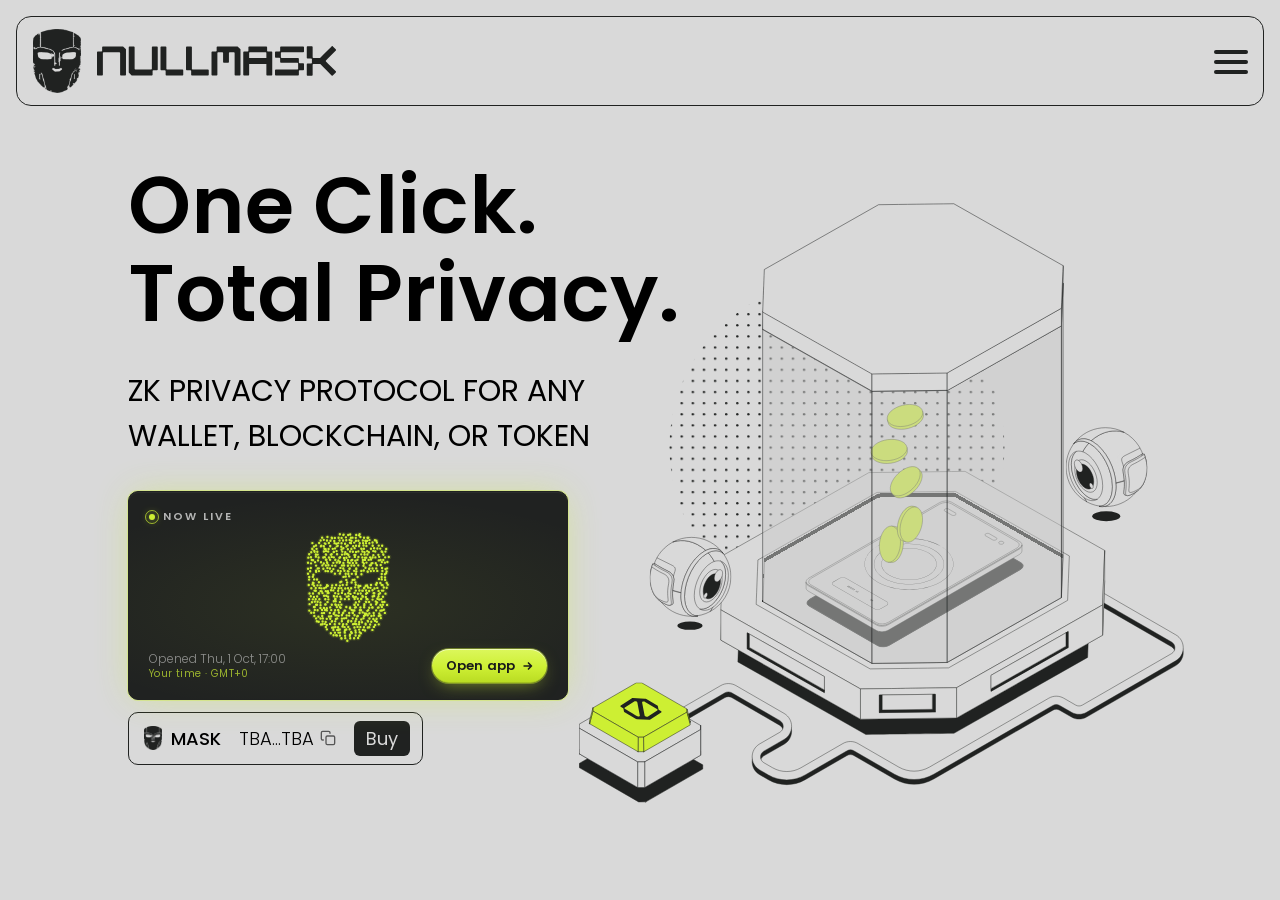
==== commit 46b097d3: "update" ====
--- a/index.html
+++ b/index.html
@@ -3,7 +3,7 @@
   <head>
     <meta charset="utf-8" />
     <link rel="icon" type="image/png" href="/favicon-96x96.png" sizes="96x96" />
-    <link rel="shortcut icon" href="/favicon.ico" />
+    <link rel="shortcut icon" href="/logo.png" />
     <link rel="apple-touch-icon" sizes="180x180" href="/apple-touch-icon.png" />
     <link rel="manifest" href="./site.webmanifest" />
 
